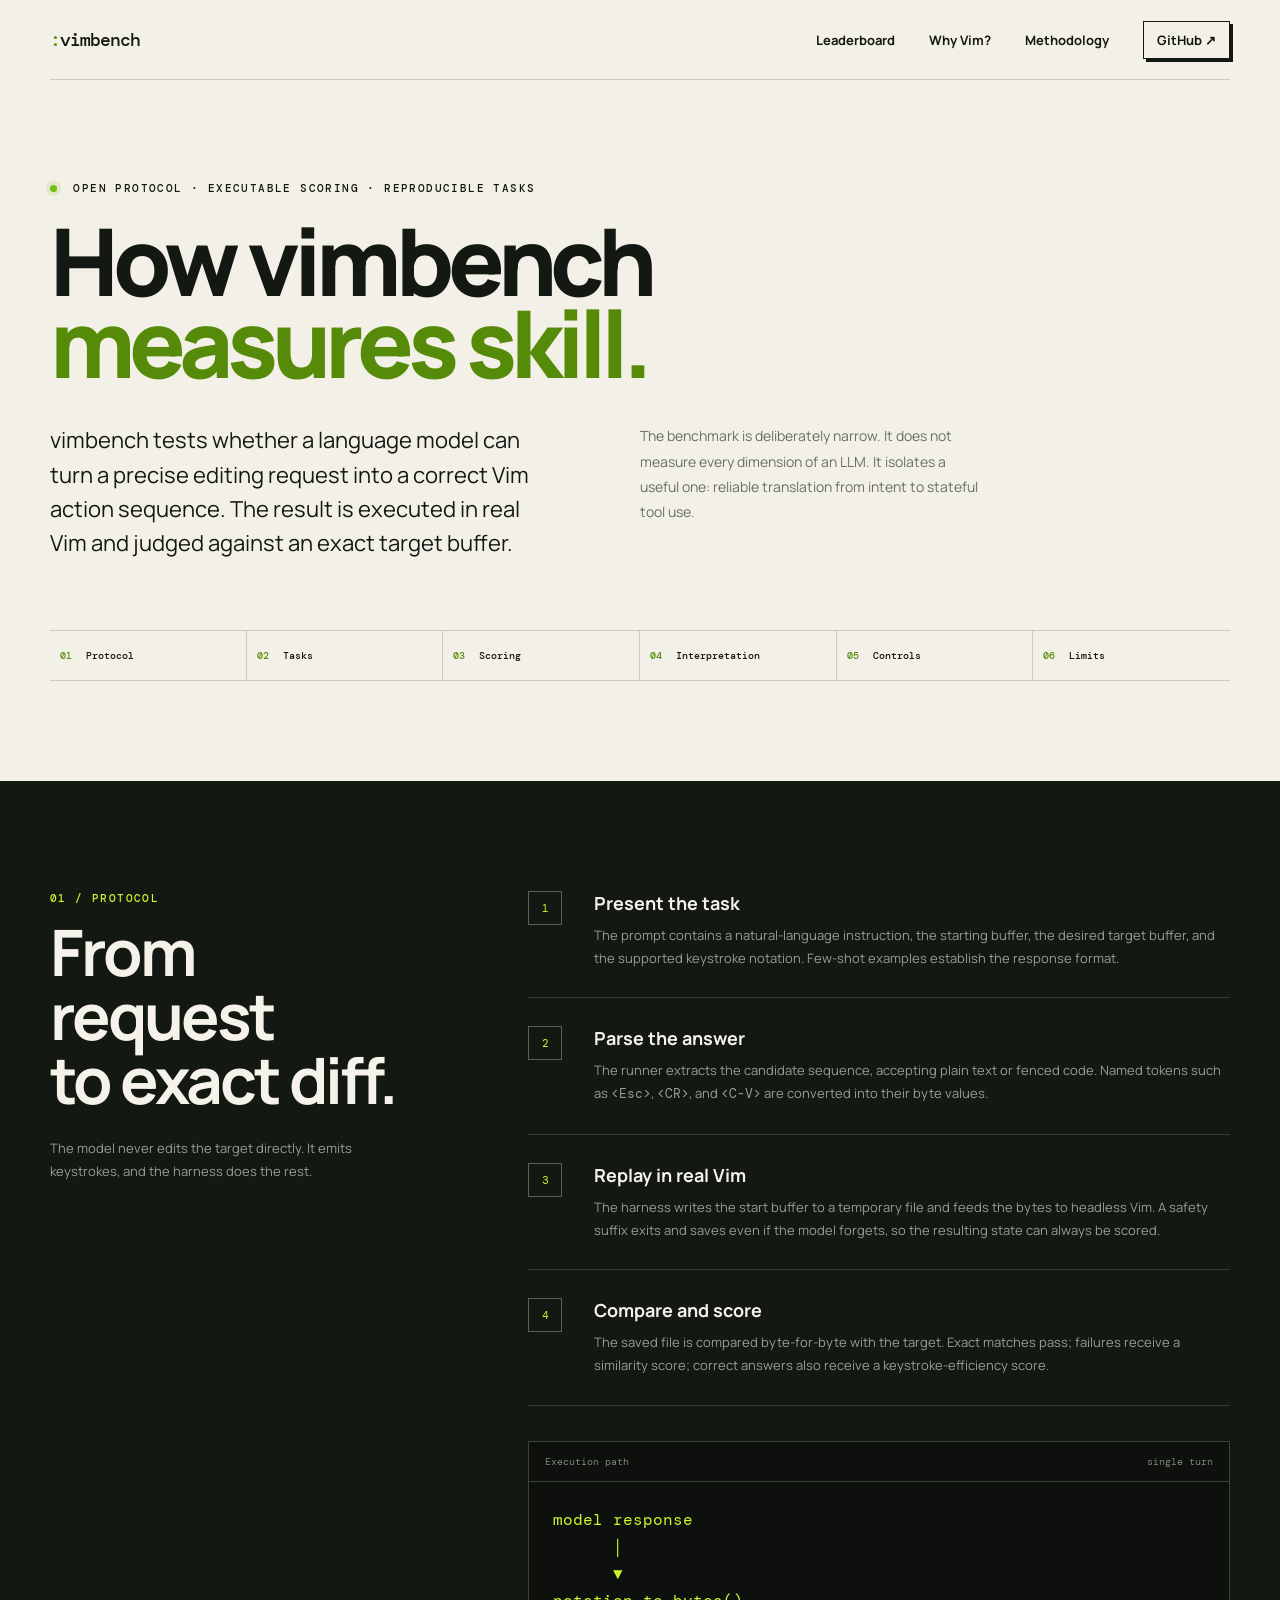
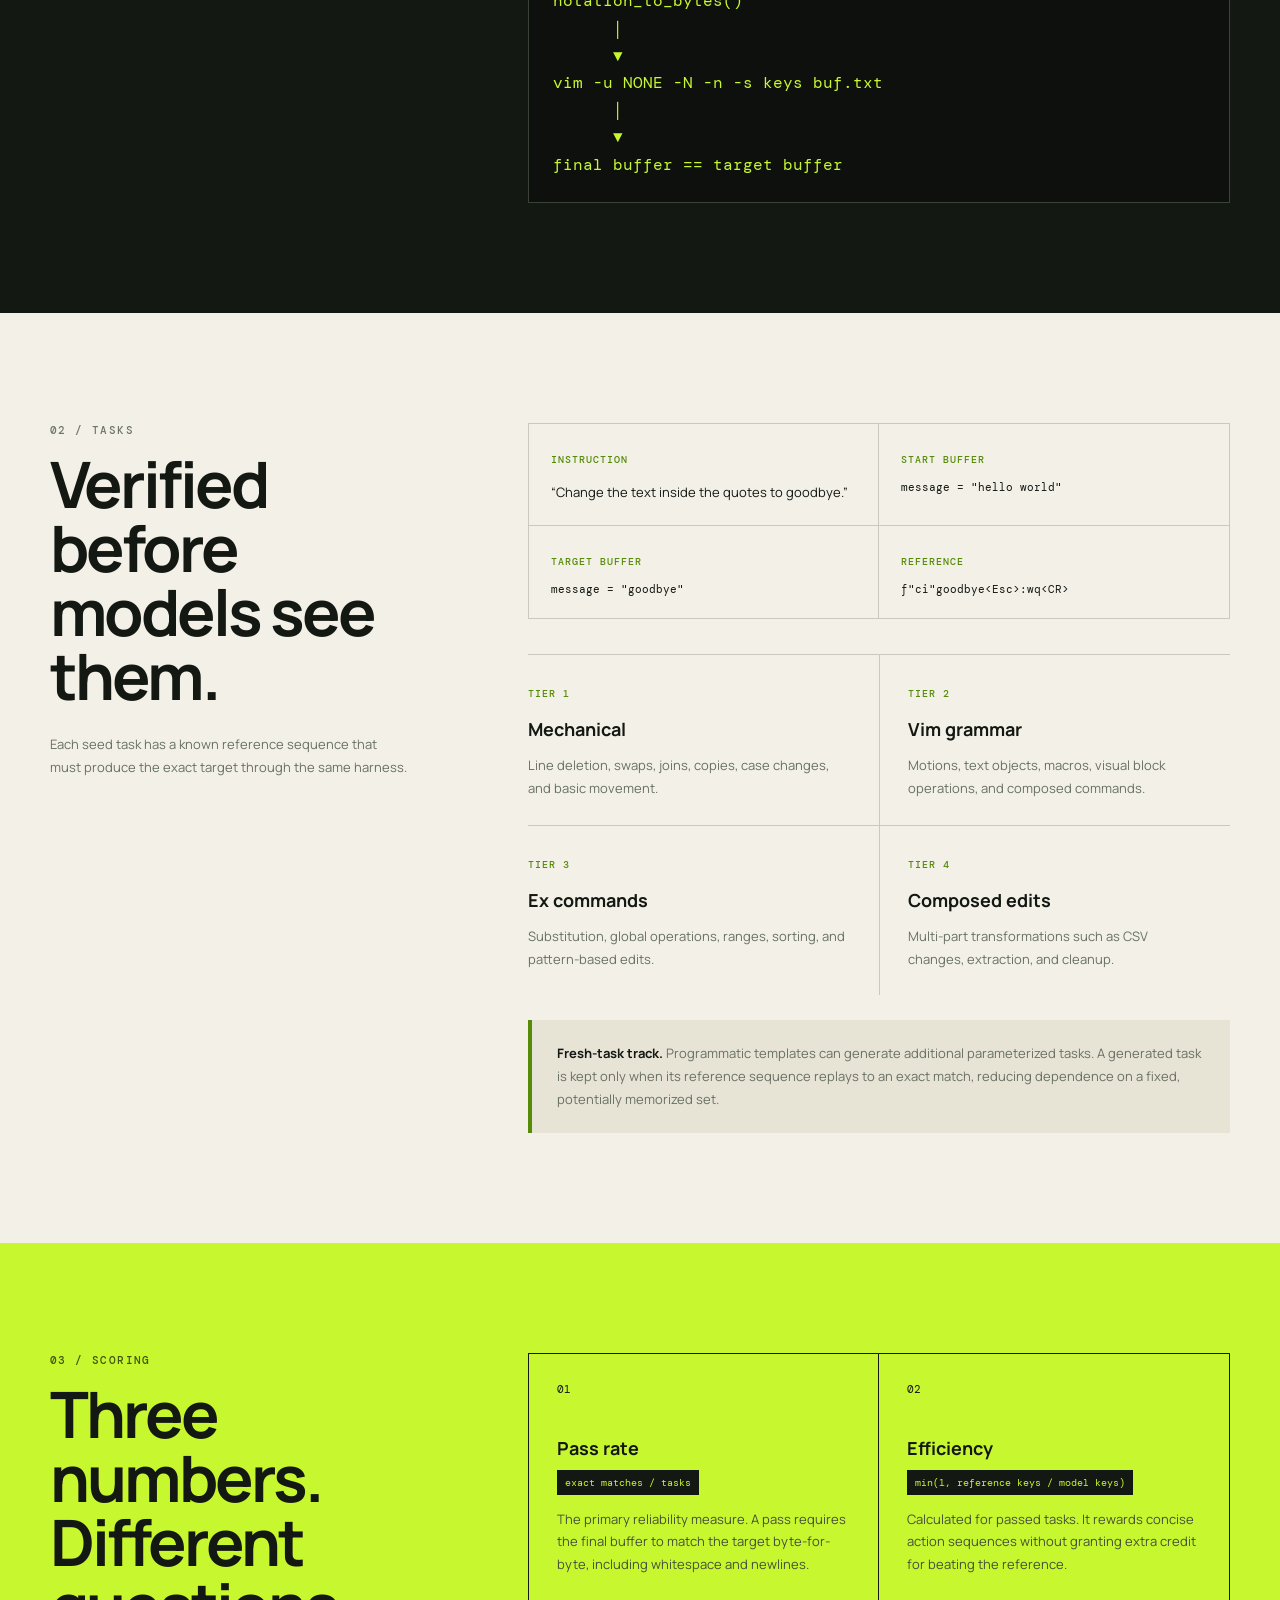
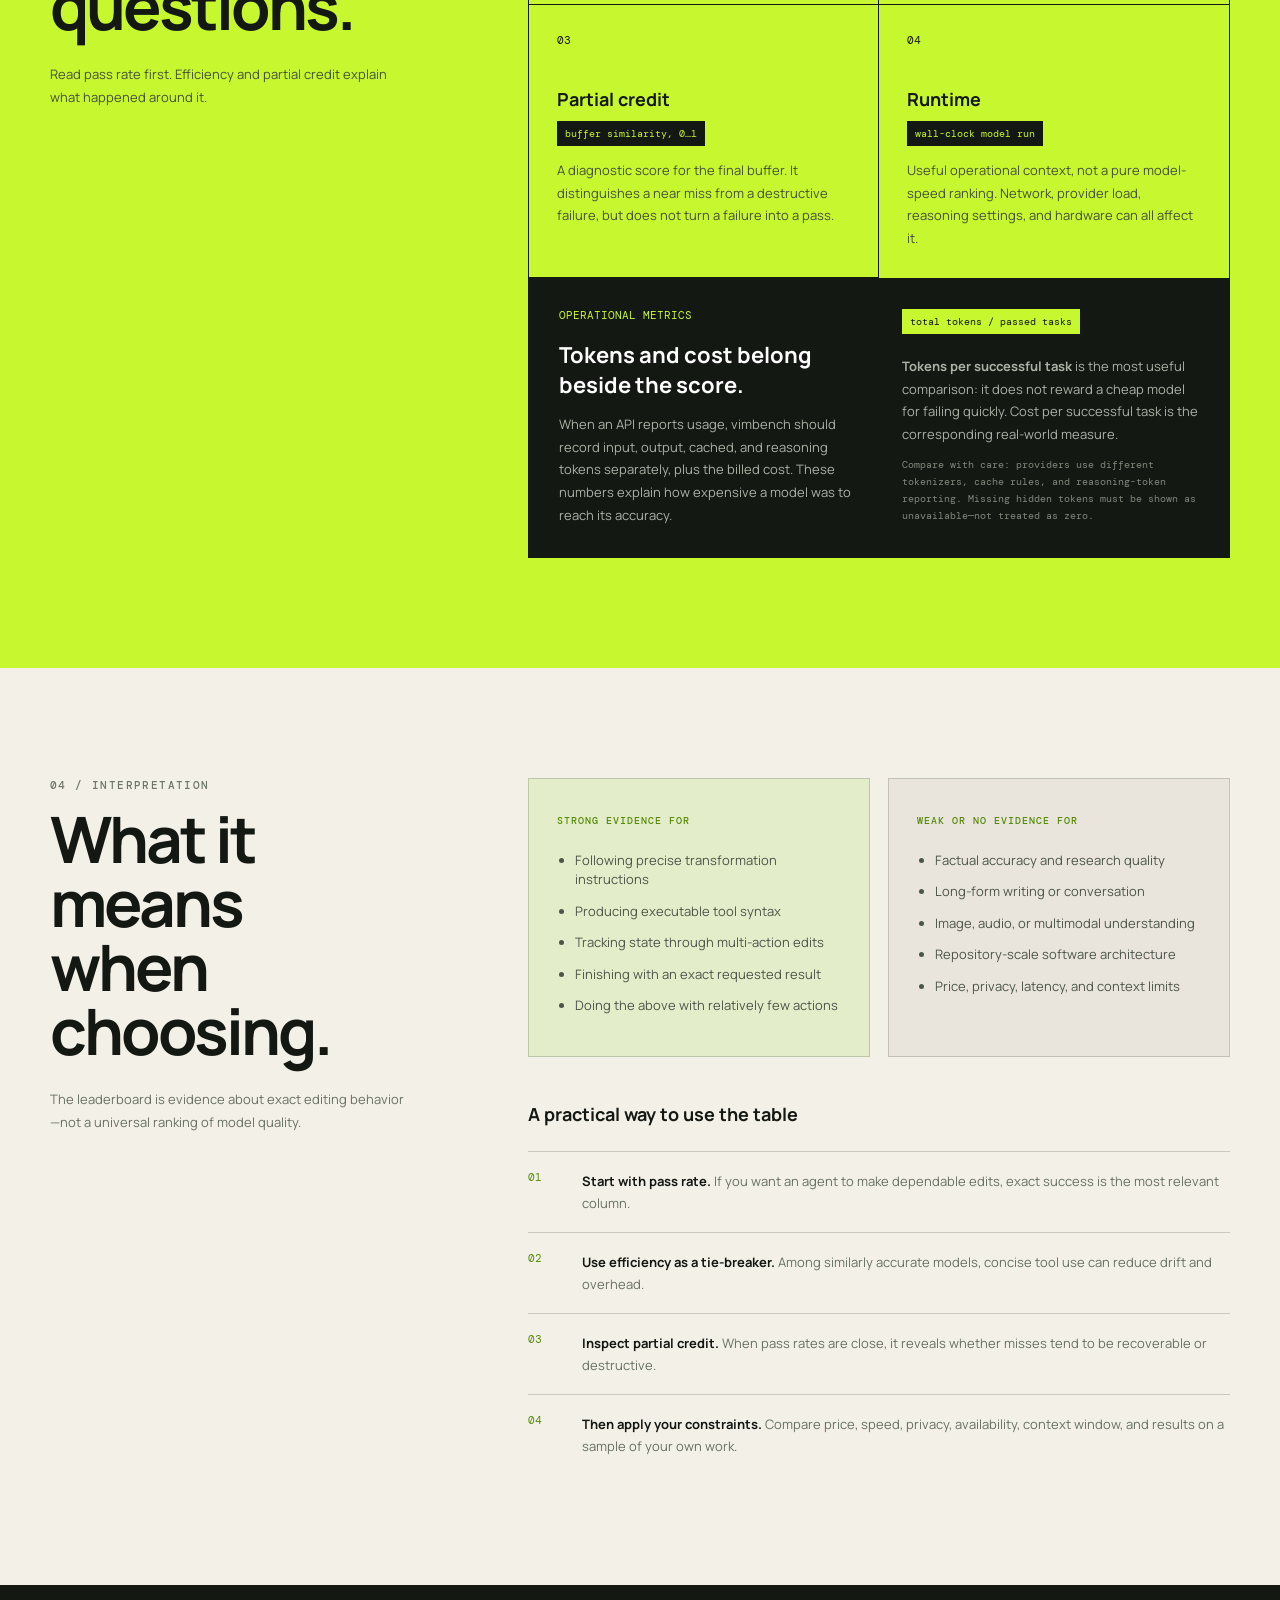
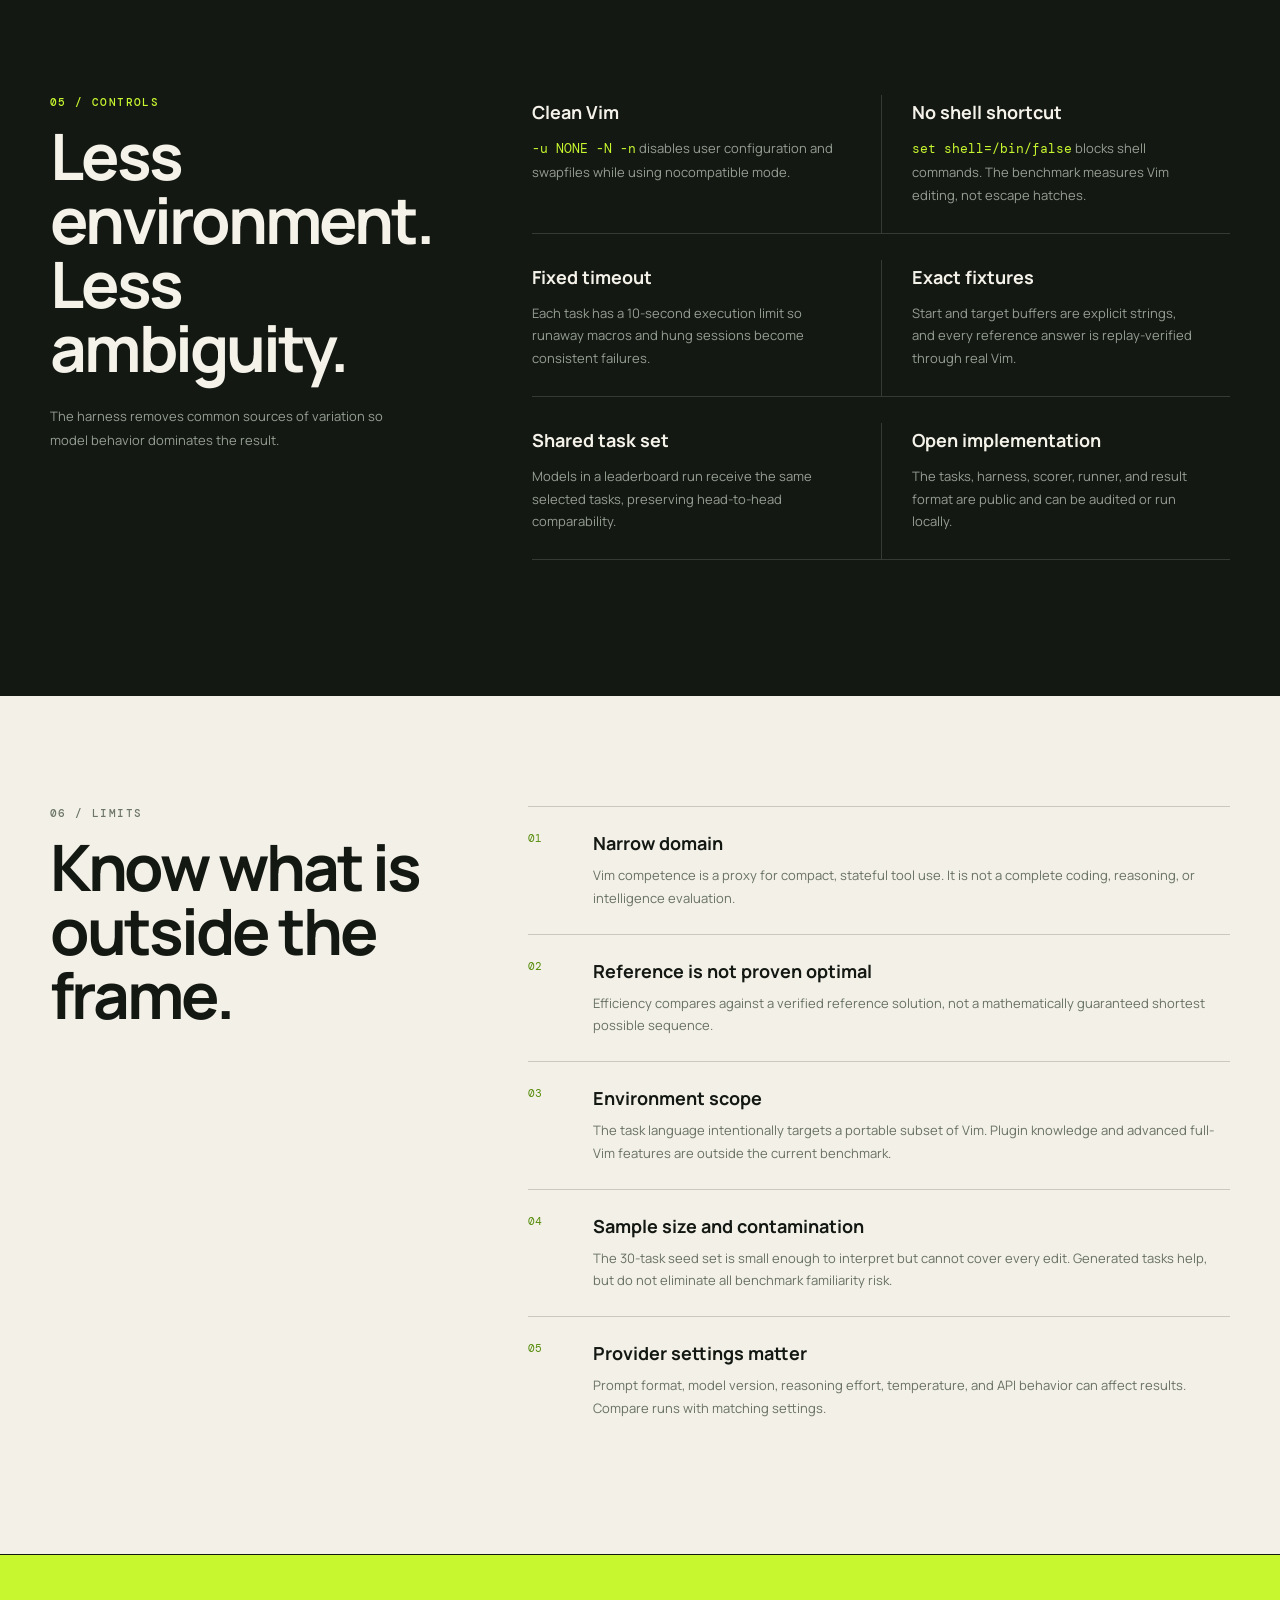
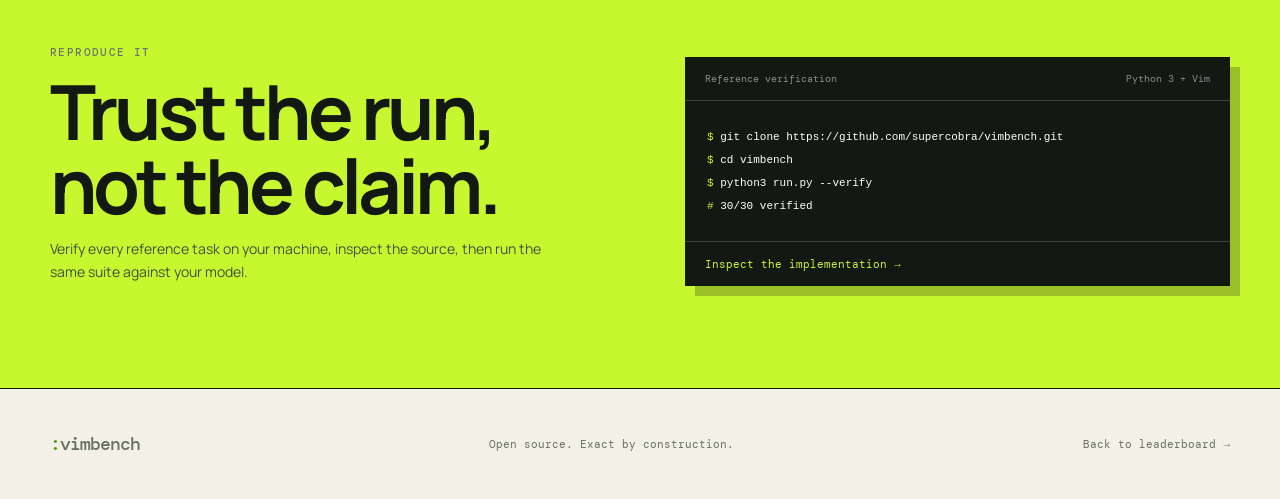
==== site/methodology.html @ b7bca1f9 "Explain benchmark value and methodology" ====
<!doctype html>
<html lang="en">
<head>
  <meta charset="utf-8">
  <meta name="viewport" content="width=device-width, initial-scale=1">
  <meta name="description" content="How vimbench constructs tasks, runs model keystrokes in real Vim, scores results, and helps users interpret the leaderboard.">
  <meta name="theme-color" content="#10140f">
  <meta property="og:title" content="Methodology — vimbench">
  <meta property="og:description" content="The complete, executable methodology behind the vimbench LLM Vim benchmark.">
  <meta property="og:type" content="article">
  <meta property="og:url" content="https://supercobra.github.io/vimbench/methodology.html">
  <title>Methodology — vimbench</title>
  <link rel="stylesheet" href="styles.css">
</head>
<body class="methodology-page">
  <a class="skip-link" href="#content">Skip to methodology</a>
  <header class="nav shell">
    <a class="brand" href="index.html" aria-label="vimbench home"><span aria-hidden="true">:</span>vimbench</a>
    <nav aria-label="Primary navigation">
      <a href="index.html#leaderboard">Leaderboard</a>
      <a href="index.html#why-vim">Why Vim?</a>
      <a href="#content" aria-current="page">Methodology</a>
      <a class="repo-link" href="https://github.com/supercobra/vimbench">GitHub <span aria-hidden="true">↗</span></a>
    </nav>
  </header>

  <main id="content">
    <section class="methodology-hero shell">
      <p class="eyebrow"><span class="status-dot" aria-hidden="true"></span> open protocol · executable scoring · reproducible tasks</p>
      <h1>How vimbench<br><em>measures skill.</em></h1>
      <div class="methodology-intro">
        <p>vimbench tests whether a language model can turn a precise editing request into a correct Vim action sequence. The result is executed in real Vim and judged against an exact target buffer.</p>
        <p>The benchmark is deliberately narrow. It does not measure every dimension of an LLM. It isolates a useful one: reliable translation from intent to stateful tool use.</p>
      </div>
      <nav class="page-index" aria-label="Methodology sections">
        <a href="#protocol"><span>01</span> Protocol</a>
        <a href="#tasks"><span>02</span> Tasks</a>
        <a href="#scoring"><span>03</span> Scoring</a>
        <a href="#interpretation"><span>04</span> Interpretation</a>
        <a href="#controls"><span>05</span> Controls</a>
        <a href="#limits"><span>06</span> Limits</a>
      </nav>
    </section>

    <section class="method-section dark-section" id="protocol">
      <div class="shell method-layout">
        <header>
          <p class="kicker">01 / PROTOCOL</p>
          <h2>From request<br>to exact diff.</h2>
          <p class="section-summary">The model never edits the target directly. It emits keystrokes, and the harness does the rest.</p>
        </header>
        <div class="method-content">
          <ol class="protocol-list">
            <li>
              <span>1</span>
              <div><h3>Present the task</h3><p>The prompt contains a natural-language instruction, the starting buffer, the desired target buffer, and the supported keystroke notation. Few-shot examples establish the response format.</p></div>
            </li>
            <li>
              <span>2</span>
              <div><h3>Parse the answer</h3><p>The runner extracts the candidate sequence, accepting plain text or fenced code. Named tokens such as <code>&lt;Esc&gt;</code>, <code>&lt;CR&gt;</code>, and <code>&lt;C-V&gt;</code> are converted into their byte values.</p></div>
            </li>
            <li>
              <span>3</span>
              <div><h3>Replay in real Vim</h3><p>The harness writes the start buffer to a temporary file and feeds the bytes to headless Vim. A safety suffix exits and saves even if the model forgets, so the resulting state can always be scored.</p></div>
            </li>
            <li>
              <span>4</span>
              <div><h3>Compare and score</h3><p>The saved file is compared byte-for-byte with the target. Exact matches pass; failures receive a similarity score; correct answers also receive a keystroke-efficiency score.</p></div>
            </li>
          </ol>
          <div class="code-panel">
            <div class="code-panel-title"><span>Execution path</span><span>single turn</span></div>
            <pre><code>model response
      │
      ▼
notation_to_bytes()
      │
      ▼
vim -u NONE -N -n -s keys buf.txt
      │
      ▼
final buffer == target buffer</code></pre>
          </div>
        </div>
      </div>
    </section>

    <section class="method-section shell" id="tasks">
      <div class="method-layout">
        <header>
          <p class="kicker">02 / TASKS</p>
          <h2>Verified before<br>models see them.</h2>
          <p class="section-summary">Each seed task has a known reference sequence that must produce the exact target through the same harness.</p>
        </header>
        <div class="method-content">
          <div class="task-anatomy">
            <div><span>Instruction</span><p>“Change the text inside the quotes to goodbye.”</p></div>
            <div><span>Start buffer</span><pre><code>message = "hello world"</code></pre></div>
            <div><span>Target buffer</span><pre><code>message = "goodbye"</code></pre></div>
            <div><span>Reference</span><pre><code>f"ci"goodbye&lt;Esc&gt;:wq&lt;CR&gt;</code></pre></div>
          </div>
          <div class="tier-grid">
            <article><span>Tier 1</span><h3>Mechanical</h3><p>Line deletion, swaps, joins, copies, case changes, and basic movement.</p></article>
            <article><span>Tier 2</span><h3>Vim grammar</h3><p>Motions, text objects, macros, visual block operations, and composed commands.</p></article>
            <article><span>Tier 3</span><h3>Ex commands</h3><p>Substitution, global operations, ranges, sorting, and pattern-based edits.</p></article>
            <article><span>Tier 4</span><h3>Composed edits</h3><p>Multi-part transformations such as CSV changes, extraction, and cleanup.</p></article>
          </div>
          <p class="callout"><strong>Fresh-task track.</strong> Programmatic templates can generate additional parameterized tasks. A generated task is kept only when its reference sequence replays to an exact match, reducing dependence on a fixed, potentially memorized set.</p>
        </div>
      </div>
    </section>

    <section class="method-section scoring-section" id="scoring">
      <div class="shell method-layout">
        <header>
          <p class="kicker">03 / SCORING</p>
          <h2>Three numbers.<br>Different questions.</h2>
          <p class="section-summary">Read pass rate first. Efficiency and partial credit explain what happened around it.</p>
        </header>
        <div class="method-content score-cards">
          <article>
            <span class="score-symbol">01</span>
            <h3>Pass rate</h3>
            <code>exact matches / tasks</code>
            <p>The primary reliability measure. A pass requires the final buffer to match the target byte-for-byte, including whitespace and newlines.</p>
          </article>
          <article>
            <span class="score-symbol">02</span>
            <h3>Efficiency</h3>
            <code>min(1, reference keys / model keys)</code>
            <p>Calculated for passed tasks. It rewards concise action sequences without granting extra credit for beating the reference.</p>
          </article>
          <article>
            <span class="score-symbol">03</span>
            <h3>Partial credit</h3>
            <code>buffer similarity, 0…1</code>
            <p>A diagnostic score for the final buffer. It distinguishes a near miss from a destructive failure, but does not turn a failure into a pass.</p>
          </article>
          <article>
            <span class="score-symbol">04</span>
            <h3>Runtime</h3>
            <code>wall-clock model run</code>
            <p>Useful operational context, not a pure model-speed ranking. Network, provider load, reasoning settings, and hardware can all affect it.</p>
          </article>
          <div class="usage-metrics">
            <div>
              <span class="score-symbol">OPERATIONAL METRICS</span>
              <h3>Tokens and cost belong beside the score.</h3>
              <p>When an API reports usage, vimbench should record input, output, cached, and reasoning tokens separately, plus the billed cost. These numbers explain how expensive a model was to reach its accuracy.</p>
            </div>
            <div>
              <code>total tokens / passed tasks</code>
              <p><strong>Tokens per successful task</strong> is the most useful comparison: it does not reward a cheap model for failing quickly. Cost per successful task is the corresponding real-world measure.</p>
              <p class="metric-caution">Compare with care: providers use different tokenizers, cache rules, and reasoning-token reporting. Missing hidden tokens must be shown as unavailable—not treated as zero.</p>
            </div>
          </div>
        </div>
      </div>
    </section>

    <section class="method-section shell" id="interpretation">
      <div class="method-layout">
        <header>
          <p class="kicker">04 / INTERPRETATION</p>
          <h2>What it means<br>when choosing.</h2>
          <p class="section-summary">The leaderboard is evidence about exact editing behavior—not a universal ranking of model quality.</p>
        </header>
        <div class="method-content">
          <div class="interpret-grid">
            <article class="good-signal"><span>STRONG EVIDENCE FOR</span><ul><li>Following precise transformation instructions</li><li>Producing executable tool syntax</li><li>Tracking state through multi-action edits</li><li>Finishing with an exact requested result</li><li>Doing the above with relatively few actions</li></ul></article>
            <article class="weak-signal"><span>WEAK OR NO EVIDENCE FOR</span><ul><li>Factual accuracy and research quality</li><li>Long-form writing or conversation</li><li>Image, audio, or multimodal understanding</li><li>Repository-scale software architecture</li><li>Price, privacy, latency, and context limits</li></ul></article>
          </div>
          <div class="decision-steps">
            <h3>A practical way to use the table</h3>
            <ol>
              <li><strong>Start with pass rate.</strong> If you want an agent to make dependable edits, exact success is the most relevant column.</li>
              <li><strong>Use efficiency as a tie-breaker.</strong> Among similarly accurate models, concise tool use can reduce drift and overhead.</li>
              <li><strong>Inspect partial credit.</strong> When pass rates are close, it reveals whether misses tend to be recoverable or destructive.</li>
              <li><strong>Then apply your constraints.</strong> Compare price, speed, privacy, availability, context window, and results on a sample of your own work.</li>
            </ol>
          </div>
        </div>
      </div>
    </section>

    <section class="method-section dark-section" id="controls">
      <div class="shell method-layout">
        <header>
          <p class="kicker">05 / CONTROLS</p>
          <h2>Less environment.<br>Less ambiguity.</h2>
          <p class="section-summary">The harness removes common sources of variation so model behavior dominates the result.</p>
        </header>
        <div class="method-content controls-grid">
          <article><h3>Clean Vim</h3><p><code>-u NONE -N -n</code> disables user configuration and swapfiles while using nocompatible mode.</p></article>
          <article><h3>No shell shortcut</h3><p><code>set shell=/bin/false</code> blocks shell commands. The benchmark measures Vim editing, not escape hatches.</p></article>
          <article><h3>Fixed timeout</h3><p>Each task has a 10-second execution limit so runaway macros and hung sessions become consistent failures.</p></article>
          <article><h3>Exact fixtures</h3><p>Start and target buffers are explicit strings, and every reference answer is replay-verified through real Vim.</p></article>
          <article><h3>Shared task set</h3><p>Models in a leaderboard run receive the same selected tasks, preserving head-to-head comparability.</p></article>
          <article><h3>Open implementation</h3><p>The tasks, harness, scorer, runner, and result format are public and can be audited or run locally.</p></article>
        </div>
      </div>
    </section>

    <section class="method-section shell" id="limits">
      <div class="method-layout">
        <header>
          <p class="kicker">06 / LIMITS</p>
          <h2>Know what is<br>outside the frame.</h2>
        </header>
        <div class="method-content limits-list">
          <article><span>01</span><div><h3>Narrow domain</h3><p>Vim competence is a proxy for compact, stateful tool use. It is not a complete coding, reasoning, or intelligence evaluation.</p></div></article>
          <article><span>02</span><div><h3>Reference is not proven optimal</h3><p>Efficiency compares against a verified reference solution, not a mathematically guaranteed shortest possible sequence.</p></div></article>
          <article><span>03</span><div><h3>Environment scope</h3><p>The task language intentionally targets a portable subset of Vim. Plugin knowledge and advanced full-Vim features are outside the current benchmark.</p></div></article>
          <article><span>04</span><div><h3>Sample size and contamination</h3><p>The 30-task seed set is small enough to interpret but cannot cover every edit. Generated tasks help, but do not eliminate all benchmark familiarity risk.</p></div></article>
          <article><span>05</span><div><h3>Provider settings matter</h3><p>Prompt format, model version, reasoning effort, temperature, and API behavior can affect results. Compare runs with matching settings.</p></div></article>
        </div>
      </div>
    </section>

    <section class="reproduce">
      <div class="shell reproduce-inner">
        <div>
          <p class="kicker">REPRODUCE IT</p>
          <h2>Trust the run,<br>not the claim.</h2>
          <p>Verify every reference task on your machine, inspect the source, then run the same suite against your model.</p>
        </div>
        <div class="install-card">
          <div class="install-title"><span>Reference verification</span><span>Python 3 + Vim</span></div>
          <pre><code><span>$</span> git clone https://github.com/supercobra/vimbench.git
<span>$</span> cd vimbench
<span>$</span> python3 run.py --verify
<span>#</span> 30/30 verified</code></pre>
          <a href="https://github.com/supercobra/vimbench">Inspect the implementation <span aria-hidden="true">→</span></a>
        </div>
      </div>
    </section>
  </main>

  <footer class="shell">
    <a class="brand" href="index.html"><span aria-hidden="true">:</span>vimbench</a>
    <p>Open source. Exact by construction.</p>
    <a href="index.html#leaderboard">Back to leaderboard →</a>
  </footer>
</body>
</html>
---- site/styles.css ----
@import url('https://fonts.googleapis.com/css2?family=DM+Mono:wght@400;500&family=Manrope:wght@400;500;600;700;800&display=swap');

:root {
  --ink: #141813;
  --paper: #f2f0e7;
  --cream: #e7e3d5;
  --acid: #c7f72f;
  --orange: #ff6946;
  --muted: #687064;
  --line: rgba(20, 24, 19, 0.18);
  --mono: "DM Mono", monospace;
  --sans: "Manrope", sans-serif;
}

* { box-sizing: border-box; }
html { scroll-behavior: smooth; }
body { margin: 0; background: var(--paper); color: var(--ink); font-family: var(--sans); }
a { color: inherit; }
.shell { width: min(1180px, calc(100% - 48px)); margin-inline: auto; }
.skip-link { position: fixed; left: 16px; top: -60px; z-index: 10; background: var(--acid); padding: 12px; }
.skip-link:focus { top: 12px; }

.nav { height: 80px; display: flex; align-items: center; justify-content: space-between; border-bottom: 1px solid var(--line); }
.brand { font: 500 18px var(--mono); text-decoration: none; letter-spacing: -1px; }
.brand span { color: #589d00; }
.nav nav { display: flex; align-items: center; gap: 34px; }
.nav nav a { font-size: 13px; font-weight: 700; text-decoration: none; }
.nav nav a:hover { text-decoration: underline; text-underline-offset: 5px; }
.repo-link { border: 1px solid var(--ink); padding: 9px 13px; box-shadow: 3px 3px 0 var(--ink); }
.repo-link:hover { background: var(--acid); text-decoration: none !important; }

.hero { min-height: 650px; display: grid; grid-template-columns: 1.06fr 0.94fr; gap: 70px; align-items: center; padding-block: 86px 96px; }
.eyebrow, .kicker { font: 500 11px var(--mono); text-transform: uppercase; letter-spacing: 1.4px; }
.status-dot { display: inline-block; width: 7px; height: 7px; border-radius: 50%; margin-right: 8px; background: #77bb13; box-shadow: 0 0 0 4px rgba(119,187,19,.15); }
h1 { margin: 22px 0 24px; font-size: clamp(58px, 7.3vw, 104px); line-height: .88; letter-spacing: -6px; font-weight: 800; }
h1 em, .cta h2 em { color: #568b09; font-style: normal; }
.lede { max-width: 610px; margin: 0; color: #454c42; font-size: 18px; line-height: 1.7; }
.actions { display: flex; gap: 12px; margin-top: 34px; }
.button { padding: 14px 19px; font: 700 13px var(--sans); text-decoration: none; border: 1px solid var(--ink); }
.button.primary { background: var(--ink); color: white; }
.button.primary:hover { background: #35402f; }
.button.secondary:hover { background: white; }

.terminal { transform: rotate(1.5deg); background: #10140f; color: #eff2e8; border: 1px solid #000; box-shadow: 16px 18px 0 #dcd7c7; font: 12px var(--mono); }
.terminal-bar { height: 42px; padding: 0 15px; display: flex; align-items: center; gap: 7px; border-bottom: 1px solid #343a31; }
.terminal-bar > span { width: 9px; height: 9px; border-radius: 50%; background: #ff6548; }
.terminal-bar > span:nth-child(2) { background: #f7c744; }
.terminal-bar > span:nth-child(3) { background: #89bb36; }
.terminal-bar strong { margin-left: auto; color: #7e8779; font-weight: 400; font-size: 10px; }
.terminal-body { padding: 30px 32px 32px; }
.terminal-body p { margin: 0 0 12px; }
.terminal-body .muted { color: #7d8879; }
.terminal-body .quote { margin-bottom: 26px; color: #dfe6d9; line-height: 1.6; }
.terminal-body pre { margin: 0 0 28px; padding: 15px; background: #1a2018; overflow: auto; }
.terminal-body mark { background: var(--acid); color: #10140f; padding: 2px 3px; }
.command code { color: #f0f3e8; }
.prompt { color: var(--acid); }
.cursor { display: inline-block; width: 7px; height: 14px; margin-left: 3px; vertical-align: -2px; background: var(--acid); animation: blink 1s steps(1) infinite; }
@keyframes blink { 50% { opacity: 0; } }
.terminal-result { display: flex; justify-content: space-between; align-items: center; border-top: 1px solid #394037; padding-top: 20px; color: #899085; }
.terminal-result span:first-child { color: var(--acid); border: 1px solid var(--acid); padding: 4px 8px; }

.stats { display: grid; grid-template-columns: repeat(4, 1fr); border-block: 1px solid var(--line); }
.stats article { display: flex; flex-direction: column; padding: 28px 32px; border-right: 1px solid var(--line); }
.stats article:first-child { padding-left: 0; }
.stats article:last-child { border-right: 0; }
.stats strong { font: 500 32px var(--mono); }
.stats span { margin-top: 6px; color: var(--muted); font-size: 12px; }

.leaderboard-section { margin-top: 110px; padding: 105px 0 100px; background: var(--ink); color: #f4f2e9; }
.section-heading { display: flex; justify-content: space-between; align-items: end; gap: 30px; margin-bottom: 48px; }
.kicker { margin: 0 0 15px; color: #6d7669; }
.section-heading h2 { margin: 0; font-size: clamp(38px, 5vw, 64px); line-height: 1; letter-spacing: -3px; }
.section-heading > p { margin: 0; color: #949d91; font: 12px/1.7 var(--mono); }
.updated { color: #717a6e; }
.table-wrap { overflow-x: auto; border-top: 1px solid #42483f; }
table { width: 100%; border-collapse: collapse; min-width: 800px; }
th { padding: 17px 13px; color: #737c70; text-align: left; text-transform: uppercase; letter-spacing: .8px; font: 500 10px var(--mono); }
th:first-child, td:first-child { padding-left: 5px; }
td { padding: 18px 13px; border-top: 1px solid #30362e; font: 12px var(--mono); }
tbody tr { transition: background .15s ease; }
tbody tr:hover { background: #1d231b; }
tbody tr:first-child { background: rgba(199,247,47,.06); }
.rank { color: #788074; }
.model { font-weight: 500; color: #fff; }
.badge { display: inline-block; margin-left: 9px; padding: 3px 6px; background: var(--acid); color: var(--ink); font-size: 8px; vertical-align: 2px; }
.pass-cell { min-width: 200px; }
.pass-value { display: inline-block; width: 46px; color: var(--acid); }
.bar { display: inline-block; width: 112px; height: 4px; background: #3c4339; vertical-align: middle; }
.bar i { display: block; height: 100%; background: var(--acid); }
.loading { padding: 42px 5px; color: #848d80; }
.table-note { max-width: 760px; margin: 25px 0 0; color: #7f887c; font: 11px/1.7 var(--mono); }

.why { padding-top: 115px; }
.why .kicker, .why .step-number { color: #568b09; }
.why .section-heading > p { color: var(--muted); }
.why-intro { display: grid; grid-template-columns: 1.25fr .75fr; gap: 80px; padding: 42px 0 55px; border-top: 1px solid var(--line); }
.why-intro p { margin: 0; color: var(--muted); font-size: 14px; line-height: 1.8; }
.why-intro .why-lede { color: var(--ink); font-size: clamp(20px, 2.4vw, 29px); line-height: 1.45; letter-spacing: -.5px; }
.choice-grid { display: grid; grid-template-columns: repeat(3, 1fr); border-block: 1px solid var(--line); }
.choice-grid article { padding: 31px 35px 38px 0; border-right: 1px solid var(--line); }
.choice-grid article + article { padding-left: 35px; }
.choice-grid article:last-child { border-right: 0; }
.choice-grid h3, .choice-note h3 { margin: 30px 0 11px; font-size: 20px; }
.choice-grid p, .choice-note p { margin: 0; color: var(--muted); font-size: 13px; line-height: 1.75; }
.choice-note { display: grid; grid-template-columns: .8fr 1.25fr auto; gap: 45px; align-items: center; margin-top: 40px; padding: 30px; border: 1px solid var(--ink); box-shadow: 6px 6px 0 var(--ink); background: var(--cream); }
.choice-note h3 { margin: 12px 0 0; }
.text-link { font: 500 11px/1.5 var(--mono); text-decoration: none; border-bottom: 1px solid var(--ink); padding-bottom: 5px; }
.text-link:hover { color: #568b09; border-color: #568b09; }

.method { padding-block: 115px 130px; }
.method .section-heading { margin-bottom: 60px; }
.method .kicker { color: #568b09; }
.method .section-heading > p { color: var(--muted); }
.steps { display: grid; grid-template-columns: repeat(3, 1fr); border-top: 1px solid var(--line); }
.steps article { padding: 31px 35px 42px 0; border-right: 1px solid var(--line); }
.steps article + article { padding-left: 35px; }
.steps article:last-child { border-right: 0; }
.step-number { font: 11px var(--mono); color: #568b09; }
.steps h3 { margin: 38px 0 12px; font-size: 20px; }
.steps p { margin: 0; color: var(--muted); font-size: 13px; line-height: 1.7; }
.pipeline { display: flex; flex-wrap: wrap; justify-content: center; align-items: center; gap: 18px; margin-top: 40px; padding: 25px; border: 1px solid var(--line); background: #ebe8dc; font: 11px var(--mono); }
.pipeline b { color: #69a412; }
.methodology-link { display: table; margin: 24px auto 0; }
.methodology-link:hover { background: var(--ink); color: white; }

.cta { background: var(--acid); border-block: 1px solid var(--ink); }
.cta-inner { display: grid; grid-template-columns: 1fr 1fr; align-items: center; gap: 80px; padding-block: 88px; }
.cta .kicker { color: #425411; }
.cta h2 { margin: 0; font-size: clamp(48px, 6vw, 76px); line-height: .98; letter-spacing: -4px; }
.cta h2 em { color: #456e0a; }
.install-card { background: var(--ink); color: white; box-shadow: 10px 10px 0 rgba(20,24,19,.25); }
.install-title { display: flex; justify-content: space-between; padding: 15px 20px; border-bottom: 1px solid #41463f; color: #889083; font: 10px var(--mono); }
.install-card pre { margin: 0; padding: 24px 22px; overflow: auto; font: 11px/2 var(--mono); }
.install-card pre span { color: var(--acid); }
.install-card > a { display: block; padding: 15px 20px; border-top: 1px solid #41463f; color: var(--acid); text-decoration: none; font: 11px var(--mono); }
.install-card > a:hover { background: #20261e; }

footer { min-height: 110px; display: flex; align-items: center; justify-content: space-between; gap: 20px; color: var(--muted); font: 11px var(--mono); }
footer a:last-child { text-decoration: none; }
footer a:last-child:hover { color: var(--ink); }

/* Methodology page */
.methodology-hero { padding-block: 90px 100px; }
.methodology-hero h1 { max-width: 980px; margin-block: 24px 40px; }
.methodology-intro { display: grid; grid-template-columns: 1.2fr .8fr; gap: 80px; max-width: 930px; }
.methodology-intro p { margin: 0; color: var(--muted); font-size: 14px; line-height: 1.8; }
.methodology-intro p:first-child { color: var(--ink); font-size: 22px; line-height: 1.55; }
.page-index { display: grid; grid-template-columns: repeat(6, 1fr); margin-top: 70px; border-block: 1px solid var(--line); }
.page-index a { padding: 18px 10px; border-right: 1px solid var(--line); text-decoration: none; font: 500 10px var(--mono); }
.page-index a:last-child { border-right: 0; }
.page-index a:hover { background: var(--acid); }
.page-index span { margin-right: 8px; color: #568b09; }
.method-section { padding-block: 110px; scroll-margin-top: 20px; }
.method-layout { display: grid; grid-template-columns: .7fr 1.3fr; gap: 100px; }
.method-layout > header h2 { margin: 0 0 25px; font-size: clamp(40px, 5vw, 64px); line-height: 1; letter-spacing: -3px; }
.section-summary { max-width: 360px; margin: 0; color: var(--muted); font-size: 13px; line-height: 1.8; }
.method-content h3 { margin: 0 0 9px; font-size: 18px; }
.method-content p { color: var(--muted); font-size: 13px; line-height: 1.75; }
.method-content code { font-family: var(--mono); }
.dark-section { max-width: none; background: var(--ink); color: #f4f2e9; }
.dark-section .kicker { color: var(--acid); }
.dark-section .section-summary, .dark-section .method-content p { color: #969f93; }
.protocol-list { margin: 0; padding: 0; list-style: none; }
.protocol-list li { display: grid; grid-template-columns: 48px 1fr; gap: 18px; padding: 0 0 28px; margin-bottom: 28px; border-bottom: 1px solid #353b33; }
.protocol-list li > span { display: grid; width: 34px; height: 34px; place-items: center; border: 1px solid #596054; color: var(--acid); font: 11px var(--mono); }
.protocol-list p { margin: 0; }
.code-panel { margin-top: 35px; background: #0d100c; border: 1px solid #3b4238; font-family: var(--mono); }
.code-panel-title { display: flex; justify-content: space-between; padding: 13px 16px; border-bottom: 1px solid #3b4238; color: #7f887b; font-size: 10px; }
.code-panel pre { margin: 0; padding: 24px; color: var(--acid); line-height: 1.7; overflow: auto; }
.task-anatomy { display: grid; grid-template-columns: 1fr 1fr; border: 1px solid var(--line); }
.task-anatomy > div { min-width: 0; padding: 22px; border-right: 1px solid var(--line); border-bottom: 1px solid var(--line); }
.task-anatomy > div:nth-child(2n) { border-right: 0; }
.task-anatomy > div:nth-last-child(-n+2) { border-bottom: 0; }
.task-anatomy span, .tier-grid span, .interpret-grid span { color: #568b09; font: 500 10px var(--mono); text-transform: uppercase; letter-spacing: 1px; }
.task-anatomy p { margin-bottom: 0; color: var(--ink); }
.task-anatomy pre { margin: 12px 0 0; overflow: auto; font: 11px var(--mono); }
.tier-grid { display: grid; grid-template-columns: 1fr 1fr; margin-top: 35px; }
.tier-grid article { padding: 25px 28px 25px 0; border-top: 1px solid var(--line); }
.tier-grid article:nth-child(2n) { padding-left: 28px; border-left: 1px solid var(--line); }
.tier-grid h3 { margin-top: 15px; }
.tier-grid p { margin-bottom: 0; }
.callout { margin: 25px 0 0; padding: 22px 25px; background: var(--cream); border-left: 4px solid #568b09; }
.callout strong { color: var(--ink); }
.scoring-section { background: var(--acid); }
.scoring-section .kicker { color: #425411; }
.scoring-section .section-summary, .scoring-section .method-content p { color: #465039; }
.score-cards { display: grid; grid-template-columns: 1fr 1fr; border: 1px solid var(--ink); }
.score-cards article { padding: 28px; border-right: 1px solid var(--ink); border-bottom: 1px solid var(--ink); }
.score-cards article:nth-child(2n) { border-right: 0; }
.score-cards article:nth-last-child(-n+2) { border-bottom: 0; }
.score-symbol { display: block; margin-bottom: 40px; font: 11px var(--mono); }
.score-cards code { display: inline-block; padding: 6px 8px; background: var(--ink); color: var(--acid); font-size: 10px; }
.score-cards p { margin-bottom: 0; }
.usage-metrics { grid-column: 1 / -1; display: grid; grid-template-columns: 1fr 1fr; gap: 45px; padding: 30px; background: var(--ink); color: white; }
.usage-metrics .score-symbol { margin-bottom: 18px; color: var(--acid); }
.usage-metrics h3 { font-size: 22px; }
.scoring-section .usage-metrics p { color: #aab2a6; }
.usage-metrics code { margin-bottom: 8px; background: var(--acid); color: var(--ink); }
.scoring-section .usage-metrics .metric-caution { color: #7f887b; font: 10px/1.7 var(--mono); }
.interpret-grid { display: grid; grid-template-columns: 1fr 1fr; gap: 18px; }
.interpret-grid article { padding: 28px; border: 1px solid var(--line); }
.interpret-grid .good-signal { background: #e4edc9; }
.interpret-grid .weak-signal { background: #e9e5dc; }
.interpret-grid ul { margin: 22px 0 0; padding-left: 18px; }
.interpret-grid li { margin-bottom: 12px; color: #4d554a; font-size: 13px; line-height: 1.5; }
.decision-steps { margin-top: 45px; }
.decision-steps > h3 { margin-bottom: 25px; }
.decision-steps ol { margin: 0; padding: 0; list-style: none; counter-reset: decision; }
.decision-steps li { position: relative; padding: 18px 0 18px 54px; border-top: 1px solid var(--line); color: var(--muted); font-size: 13px; line-height: 1.7; counter-increment: decision; }
.decision-steps li::before { content: "0" counter(decision); position: absolute; left: 0; color: #568b09; font: 11px var(--mono); }
.decision-steps strong { color: var(--ink); }
.controls-grid { display: grid; grid-template-columns: 1fr 1fr; }
.controls-grid article { padding: 5px 30px 26px 0; margin-bottom: 26px; border-bottom: 1px solid #353b33; }
.controls-grid article:nth-child(2n) { padding-left: 30px; border-left: 1px solid #353b33; }
.controls-grid p { margin-bottom: 0; }
.controls-grid code { color: var(--acid); }
.limits-list article { display: grid; grid-template-columns: 45px 1fr; gap: 20px; padding: 24px 0; border-top: 1px solid var(--line); }
.limits-list article > span { color: #568b09; font: 11px var(--mono); }
.limits-list p { margin: 0; }
.reproduce { background: var(--acid); border-block: 1px solid var(--ink); }
.reproduce-inner { display: grid; grid-template-columns: 1fr 1fr; gap: 90px; align-items: center; padding-block: 90px; }
.reproduce h2 { margin: 0; font-size: clamp(48px, 6vw, 76px); line-height: .98; letter-spacing: -4px; }
.reproduce p:not(.kicker) { max-width: 500px; color: #465039; font-size: 14px; line-height: 1.7; }

@media (max-width: 880px) {
  .hero { grid-template-columns: 1fr; padding-block: 70px; }
  .terminal { max-width: 600px; }
  .stats { grid-template-columns: 1fr 1fr; }
  .stats article:nth-child(2) { border-right: 0; }
  .stats article:nth-child(3), .stats article:nth-child(4) { border-top: 1px solid var(--line); }
  .stats article:nth-child(3) { padding-left: 0; }
  .why-intro { grid-template-columns: 1fr; gap: 28px; }
  .choice-grid { grid-template-columns: 1fr; }
  .choice-grid article, .choice-grid article + article { padding: 28px 0; border-right: 0; border-bottom: 1px solid var(--line); }
  .choice-grid article:last-child { border-bottom: 0; }
  .choice-grid h3 { margin-top: 16px; }
  .choice-note { grid-template-columns: 1fr; gap: 24px; }
  .method-layout { grid-template-columns: 1fr; gap: 50px; }
  .method-layout > header { max-width: 620px; }
  .page-index { grid-template-columns: repeat(3, 1fr); }
  .page-index a:nth-child(3) { border-right: 0; }
  .page-index a:nth-child(-n+3) { border-bottom: 1px solid var(--line); }
  .methodology-intro { grid-template-columns: 1fr; gap: 25px; }
  .reproduce-inner { grid-template-columns: 1fr; }
  .steps { grid-template-columns: 1fr; }
  .steps article, .steps article + article { padding: 28px 0; border-right: 0; border-bottom: 1px solid var(--line); }
  .steps h3 { margin-top: 16px; }
  .cta-inner { grid-template-columns: 1fr; }
}

@media (max-width: 600px) {
  .shell { width: min(100% - 28px, 1180px); }
  .nav { height: 65px; }
  .nav nav { gap: 16px; }
  .nav nav > a:not(.repo-link) { display: none; }
  .repo-link { box-shadow: 2px 2px 0 var(--ink); }
  .hero { gap: 50px; min-height: auto; }
  h1 { font-size: 58px; letter-spacing: -4px; }
  .lede { font-size: 16px; }
  .actions { flex-direction: column; align-items: stretch; text-align: center; }
  .terminal { transform: none; box-shadow: 7px 8px 0 #dcd7c7; }
  .terminal-body { padding: 23px 20px; }
  .terminal-result { align-items: start; gap: 15px; flex-direction: column; }
  .stats article { padding: 22px 15px; }
  .stats article:first-child, .stats article:nth-child(3) { padding-left: 0; }
  .section-heading { align-items: start; flex-direction: column; }
  .section-heading h2 { letter-spacing: -2px; }
  .leaderboard-section { margin-top: 70px; padding-block: 75px; }
  .why { padding-top: 80px; }
  .why-intro { padding-block: 30px 40px; }
  .choice-note { padding: 24px; box-shadow: 4px 4px 0 var(--ink); }
  .methodology-hero { padding-block: 65px 75px; }
  .methodology-hero h1 { font-size: 54px; }
  .page-index { grid-template-columns: 1fr 1fr; margin-top: 45px; }
  .page-index a, .page-index a:nth-child(3) { border-right: 1px solid var(--line); border-bottom: 1px solid var(--line); }
  .page-index a:nth-child(2n) { border-right: 0; }
  .page-index a:nth-last-child(-n+2) { border-bottom: 0; }
  .method-section { padding-block: 75px; }
  .method-layout { gap: 38px; }
  .method-layout > header h2 { letter-spacing: -2px; }
  .task-anatomy, .tier-grid, .score-cards, .interpret-grid, .controls-grid, .usage-metrics { grid-template-columns: 1fr; }
  .task-anatomy > div, .task-anatomy > div:nth-child(2n), .task-anatomy > div:nth-last-child(-n+2) { border-right: 0; border-bottom: 1px solid var(--line); }
  .task-anatomy > div:last-child { border-bottom: 0; }
  .tier-grid article:nth-child(2n), .tier-grid article { padding: 24px 0; border-left: 0; }
  .score-cards article, .score-cards article:nth-child(2n), .score-cards article:nth-last-child(-n+2) { border-right: 0; border-bottom: 1px solid var(--ink); }
  .score-cards article:last-child { border-bottom: 0; }
  .controls-grid article:nth-child(2n), .controls-grid article { padding: 5px 0 24px; border-left: 0; }
  .reproduce-inner { gap: 45px; padding-block: 70px; }
  .method { padding-block: 80px; }
  .pipeline { justify-content: flex-start; }
  .pipeline b { transform: rotate(90deg); }
  .cta-inner { gap: 45px; padding-block: 70px; }
  footer { padding-block: 30px; flex-direction: column; align-items: flex-start; }
}

@media (prefers-reduced-motion: reduce) {
  html { scroll-behavior: auto; }
  .cursor { animation: none; }
}
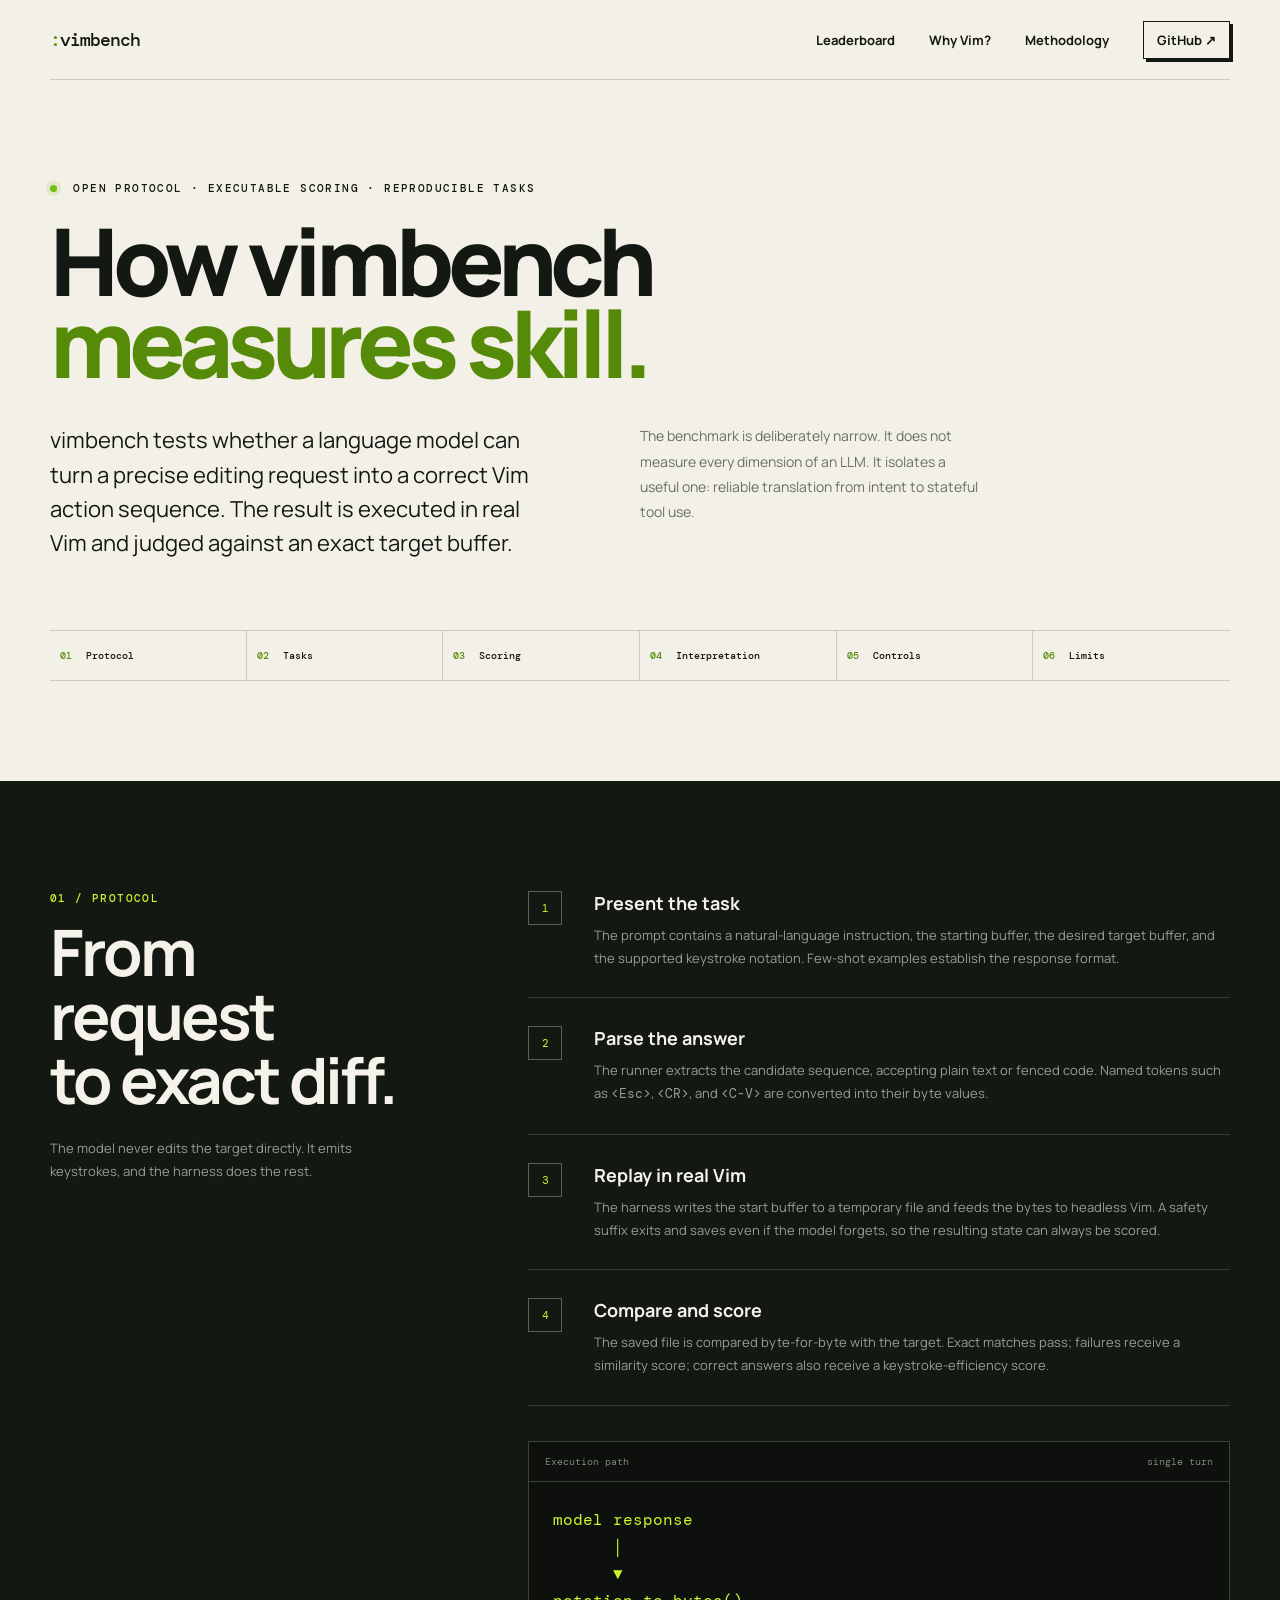
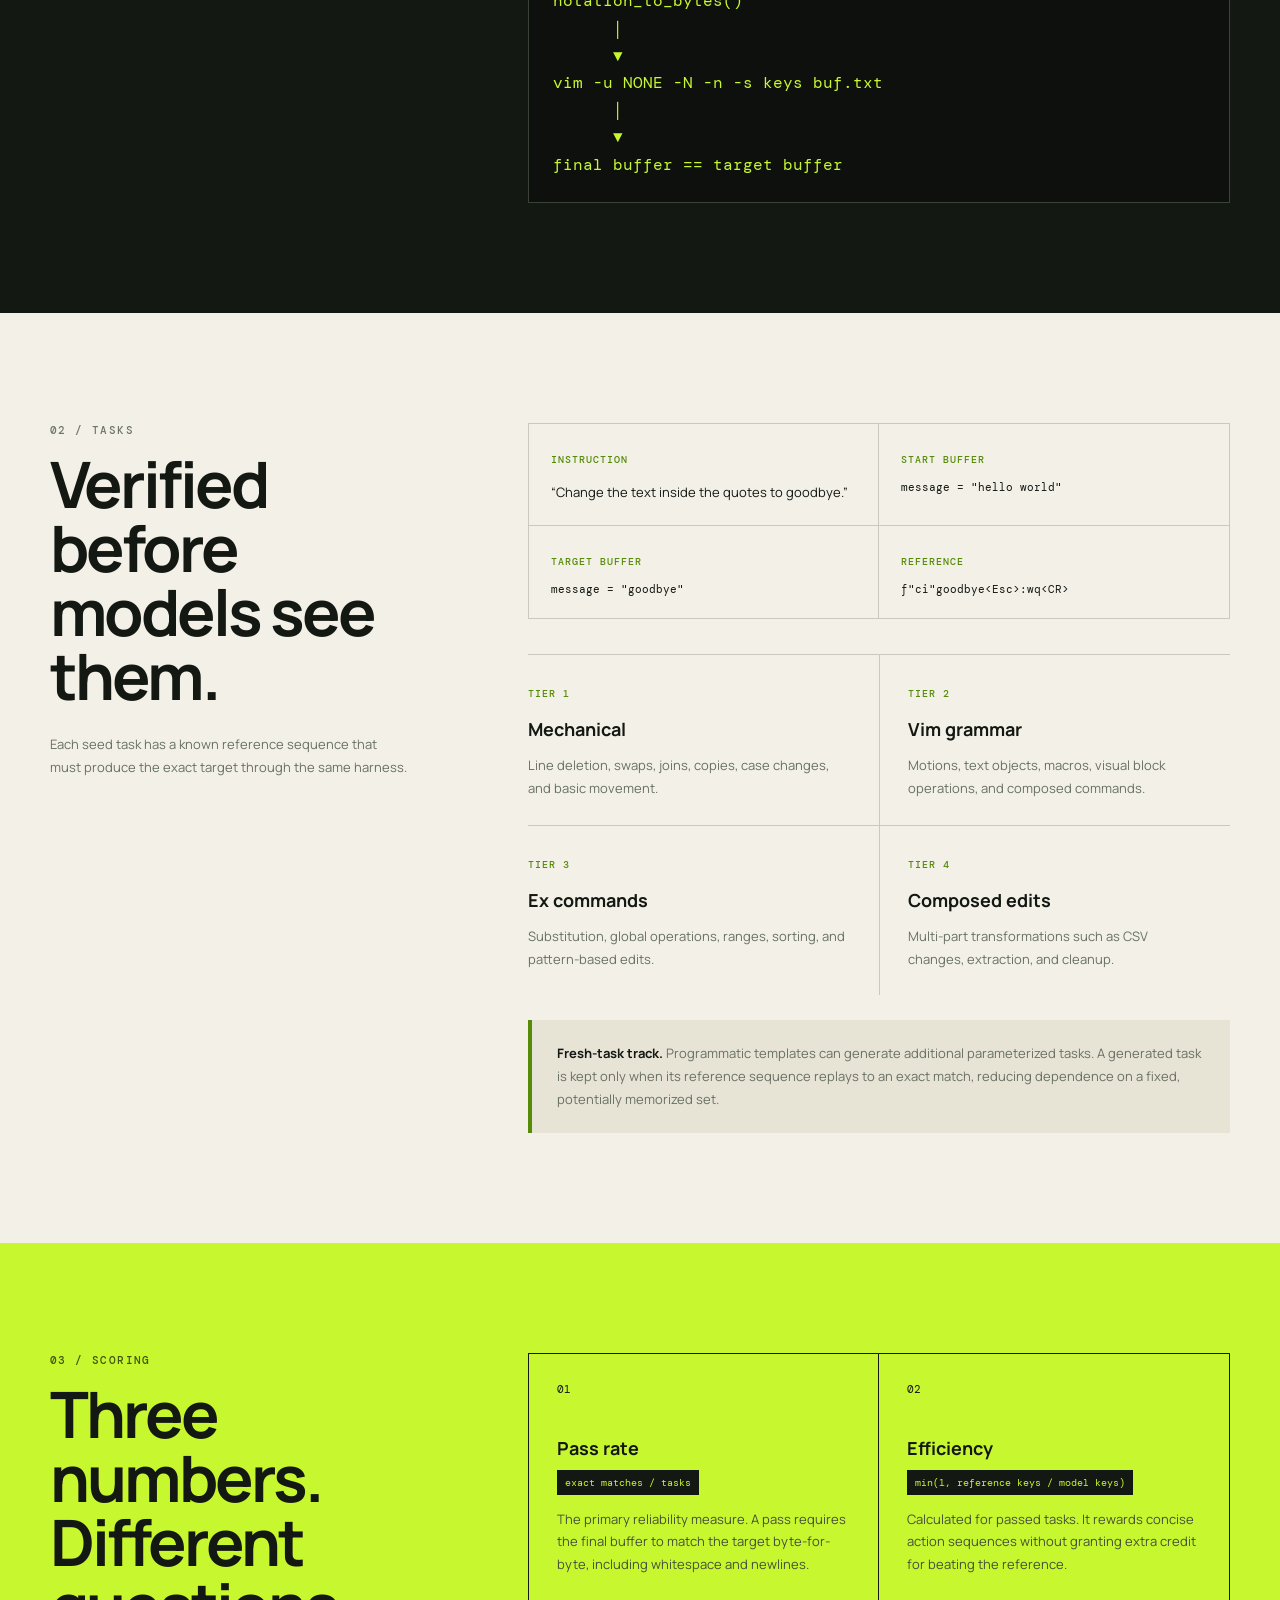
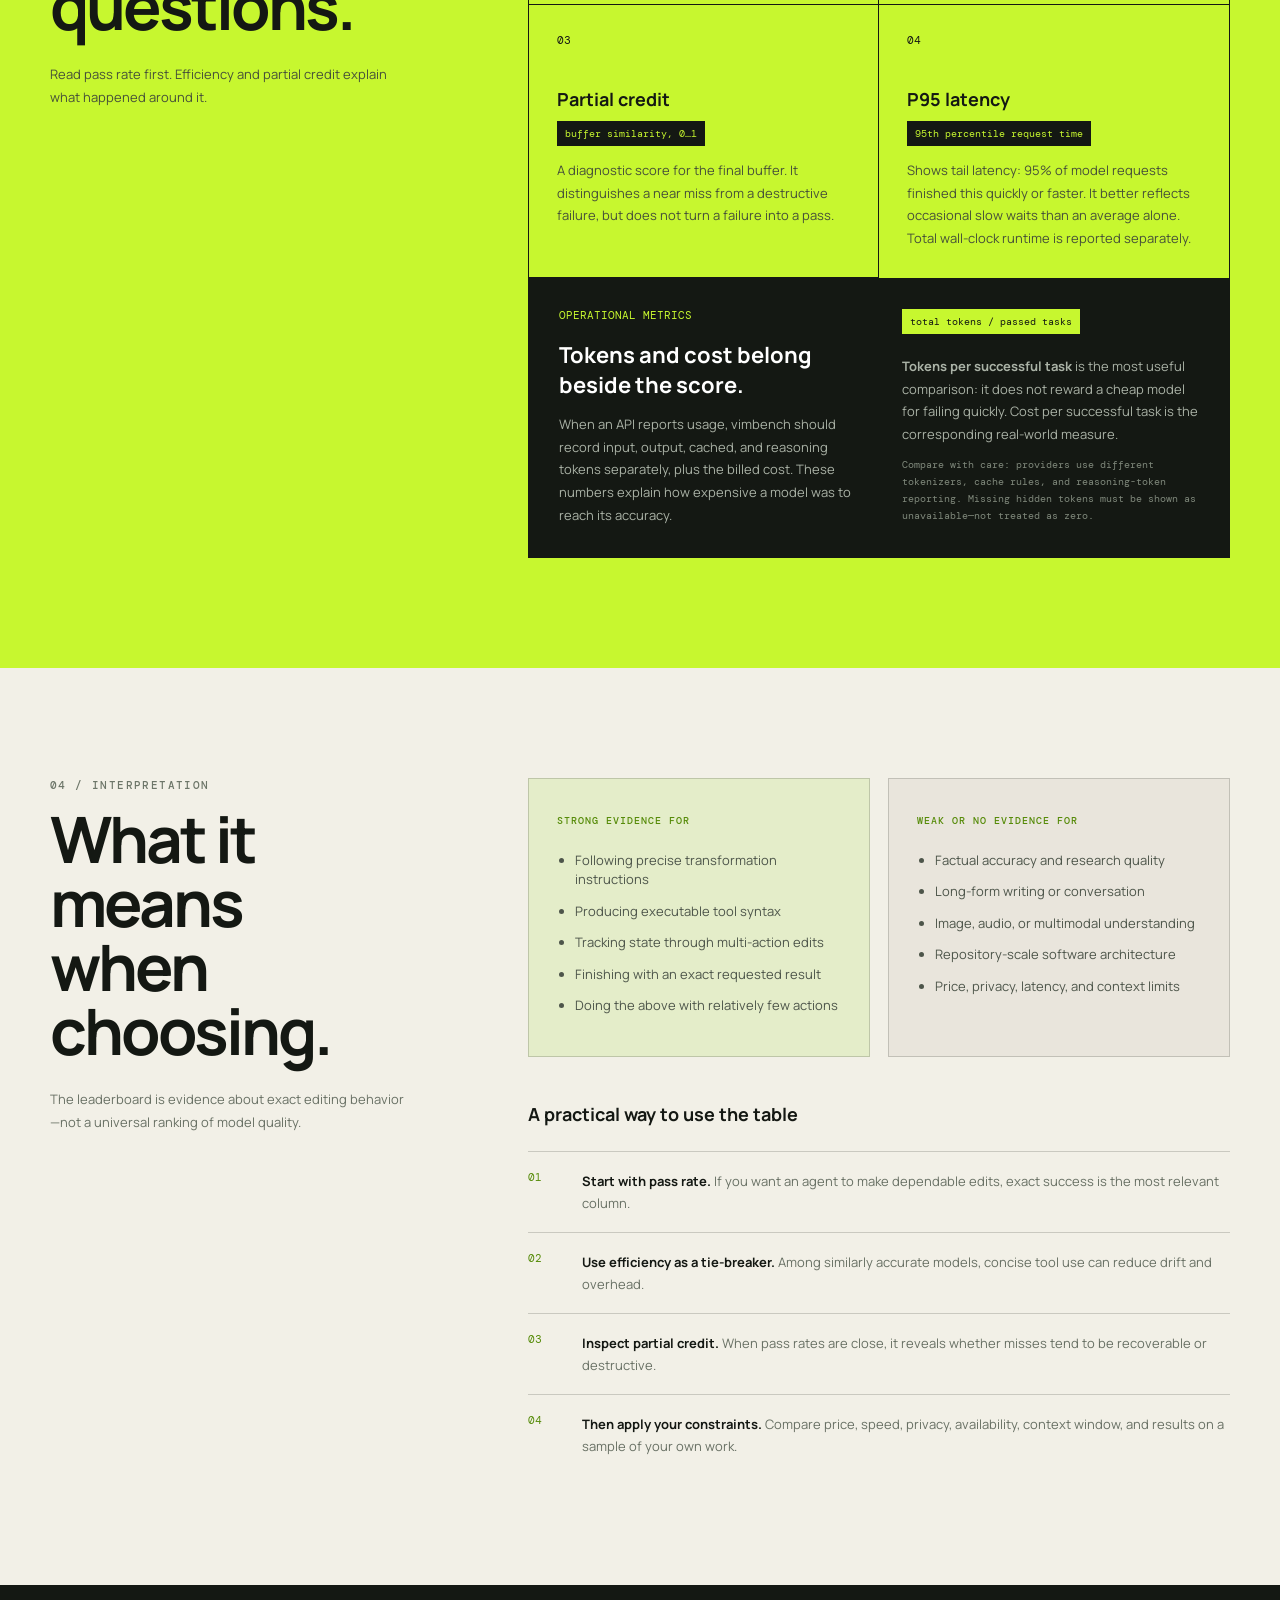
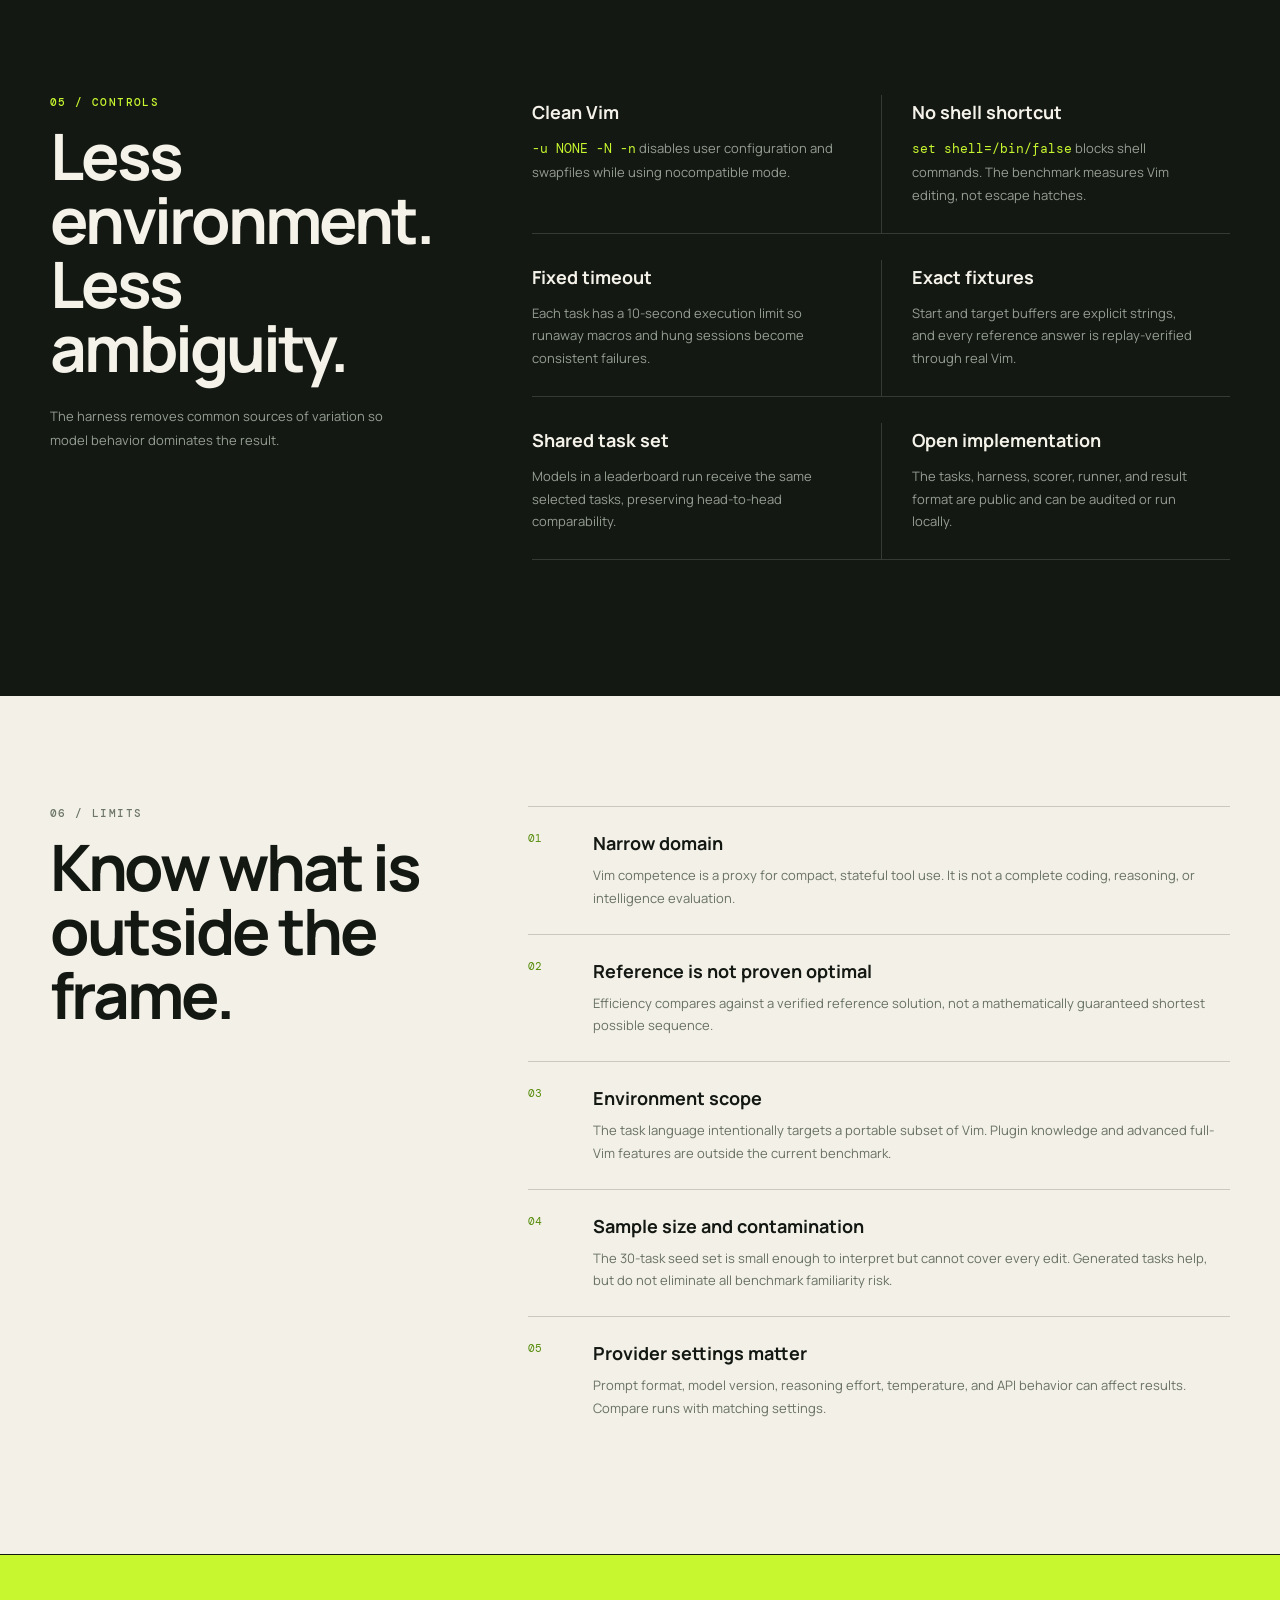
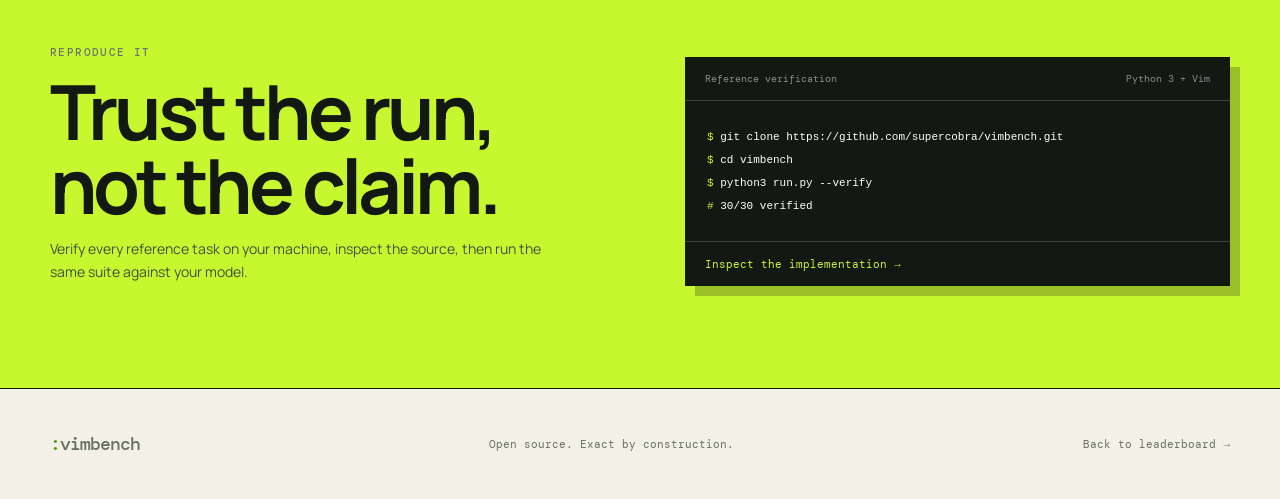
==== commit 85537978: "Add latency and token usage telemetry" ====
--- a/site/methodology.html
+++ b/site/methodology.html
@@ -138,9 +138,9 @@
           </article>
           <article>
             <span class="score-symbol">04</span>
-            <h3>Runtime</h3>
-            <code>wall-clock model run</code>
-            <p>Useful operational context, not a pure model-speed ranking. Network, provider load, reasoning settings, and hardware can all affect it.</p>
+            <h3>P95 latency</h3>
+            <code>95th percentile request time</code>
+            <p>Shows tail latency: 95% of model requests finished this quickly or faster. It better reflects occasional slow waits than an average alone. Total wall-clock runtime is reported separately.</p>
           </article>
           <div class="usage-metrics">
             <div>
--- a/site/styles.css
+++ b/site/styles.css
@@ -74,7 +74,7 @@
 .section-heading > p { margin: 0; color: #949d91; font: 12px/1.7 var(--mono); }
 .updated { color: #717a6e; }
 .table-wrap { overflow-x: auto; border-top: 1px solid #42483f; }
-table { width: 100%; border-collapse: collapse; min-width: 800px; }
+table { width: 100%; border-collapse: collapse; min-width: 1100px; }
 th { padding: 17px 13px; color: #737c70; text-align: left; text-transform: uppercase; letter-spacing: .8px; font: 500 10px var(--mono); }
 th:first-child, td:first-child { padding-left: 5px; }
 td { padding: 18px 13px; border-top: 1px solid #30362e; font: 12px var(--mono); }
